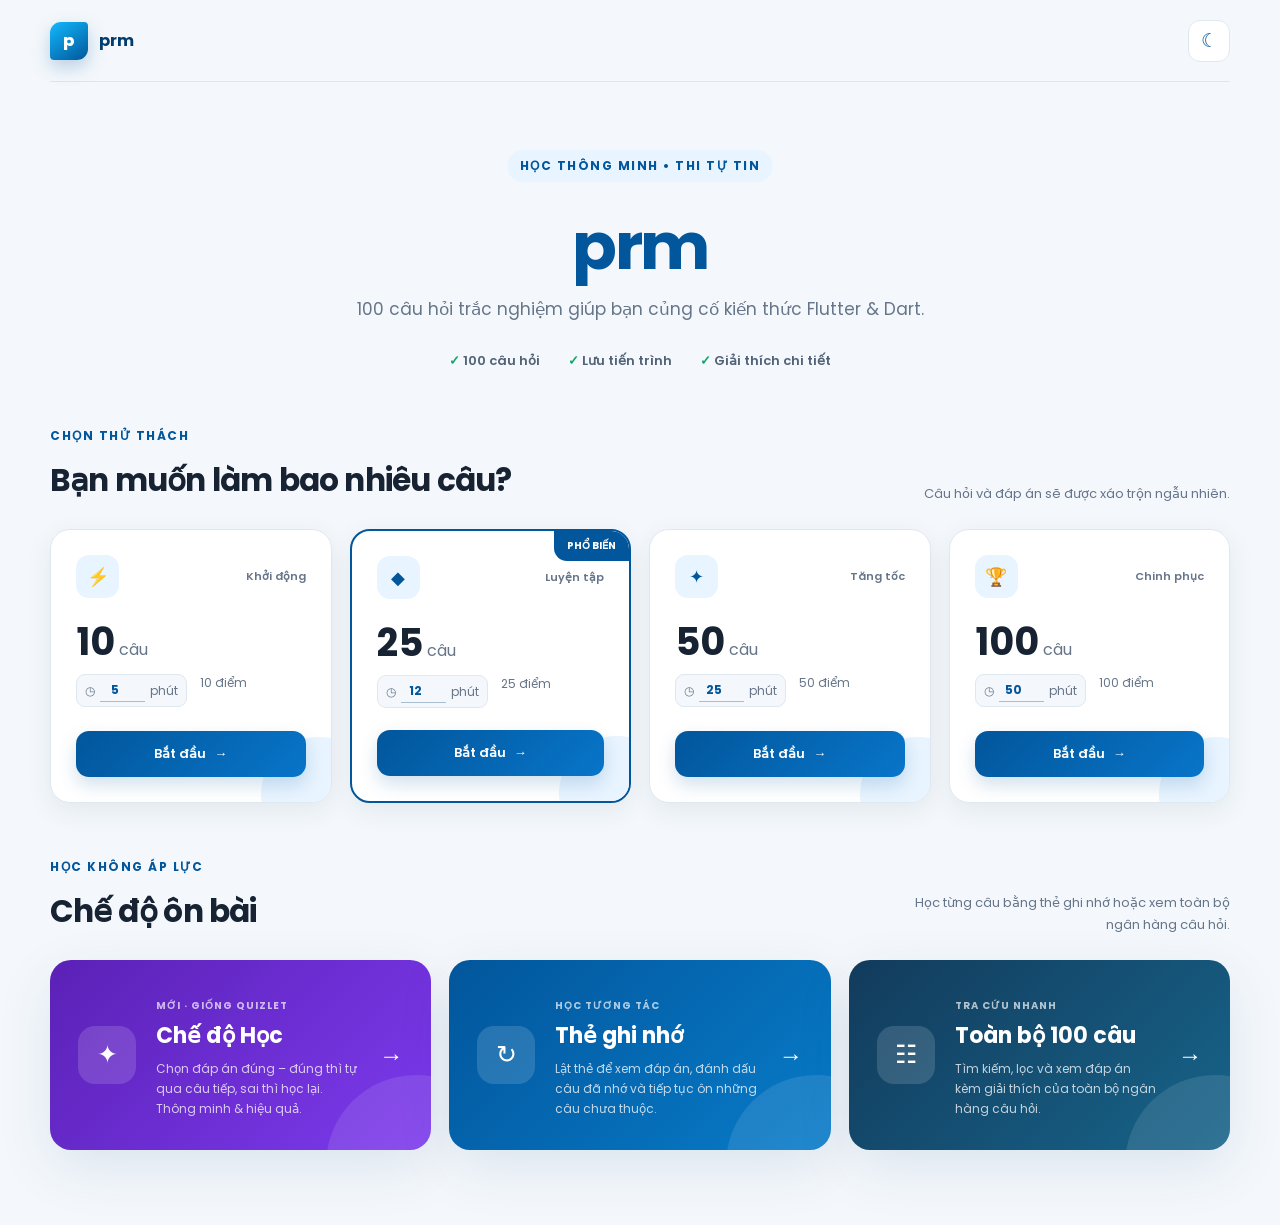
==== index.html @ f4f6315a "Update project and add smooth transitions in Learn Mode" ====
<!DOCTYPE html>
<html lang="vi">
<head>
  <meta charset="UTF-8">
  <meta name="viewport" content="width=device-width, initial-scale=1.0">
  <meta name="description" content="Website ôn tập 100 câu hỏi Flutter và Dart">
  <title>prm</title>
  <link rel="preconnect" href="https://fonts.googleapis.com">
  <link rel="preconnect" href="https://fonts.gstatic.com" crossorigin>
  <link href="https://fonts.googleapis.com/css2?family=Poppins:wght@400;500;600;700;800&display=swap" rel="stylesheet">
  <link rel="stylesheet" href="css/style.css">
</head>
<body class="home-page">
  <div class="page-glow glow-one"></div>
  <div class="page-glow glow-two"></div>

  <main class="home-shell page-enter">
    <header class="home-header">
      <a class="brand" href="index.html" aria-label="prm - Trang chủ">
        <span class="brand-mark" aria-hidden="true">p</span>
        <span>prm</span>
      </a>
      <button class="theme-toggle" type="button" aria-label="Đổi giao diện" title="Đổi giao diện">☾</button>
    </header>

    <section class="hero">
      <span class="eyebrow">Học thông minh • Thi tự tin</span>
      <h1><span>prm</span></h1>
      <p>100 câu hỏi trắc nghiệm giúp bạn củng cố kiến thức Flutter &amp; Dart.</p>
      <div class="hero-stats" aria-label="Thông tin bài luyện tập">
        <span>✓ 100 câu hỏi</span>
        <span>✓ Lưu tiến trình</span>
        <span>✓ Giải thích chi tiết</span>
      </div>
    </section>

    <section class="quiz-options" aria-labelledby="choose-title">
      <div class="section-heading">
        <div>
          <p class="section-kicker">Chọn thử thách</p>
          <h2 id="choose-title">Bạn muốn làm bao nhiêu câu?</h2>
        </div>
        <p class="section-note">Câu hỏi và đáp án sẽ được xáo trộn ngẫu nhiên.</p>
      </div>

      <div class="option-grid" id="quiz-options">
        <article class="exam-card" data-count="10" data-minutes="5">
          <div class="card-top"><span class="card-icon">⚡</span><span class="level-badge">Khởi động</span></div>
          <p class="question-count"><strong>10</strong> câu</p>
          <div class="card-meta">
            <label class="time-editor">◷ <input class="time-input" type="number" min="1" max="180" value="5" aria-label="Thời gian làm bài 10 câu"> phút</label>
            <span>10 điểm</span>
          </div>
          <button class="btn btn-primary start-btn" type="button">Bắt đầu <span>→</span></button>
        </article>
        <article class="exam-card featured" data-count="25" data-minutes="12">
          <span class="popular-badge">Phổ biến</span>
          <div class="card-top"><span class="card-icon">◆</span><span class="level-badge">Luyện tập</span></div>
          <p class="question-count"><strong>25</strong> câu</p>
          <div class="card-meta">
            <label class="time-editor">◷ <input class="time-input" type="number" min="1" max="180" value="12" aria-label="Thời gian làm bài 25 câu"> phút</label>
            <span>25 điểm</span>
          </div>
          <button class="btn btn-primary start-btn" type="button">Bắt đầu <span>→</span></button>
        </article>
        <article class="exam-card" data-count="50" data-minutes="25">
          <div class="card-top"><span class="card-icon">✦</span><span class="level-badge">Tăng tốc</span></div>
          <p class="question-count"><strong>50</strong> câu</p>
          <div class="card-meta">
            <label class="time-editor">◷ <input class="time-input" type="number" min="1" max="180" value="25" aria-label="Thời gian làm bài 50 câu"> phút</label>
            <span>50 điểm</span>
          </div>
          <button class="btn btn-primary start-btn" type="button">Bắt đầu <span>→</span></button>
        </article>
        <article class="exam-card" data-count="100" data-minutes="50">
          <div class="card-top"><span class="card-icon">🏆</span><span class="level-badge">Chinh phục</span></div>
          <p class="question-count"><strong>100</strong> câu</p>
          <div class="card-meta">
            <label class="time-editor">◷ <input class="time-input" type="number" min="1" max="180" value="50" aria-label="Thời gian làm bài 100 câu"> phút</label>
            <span>100 điểm</span>
          </div>
          <button class="btn btn-primary start-btn" type="button">Bắt đầu <span>→</span></button>
        </article>
      </div>
    </section>

    <section class="study-section" aria-labelledby="study-title">
      <div class="section-heading">
        <div>
          <p class="section-kicker">Học không áp lực</p>
          <h2 id="study-title">Chế độ ôn bài</h2>
        </div>
        <p class="section-note">Học từng câu bằng thẻ ghi nhớ hoặc xem toàn bộ ngân hàng câu hỏi.</p>
      </div>
      <div class="study-mode-grid study-mode-grid--3">
        <a class="study-mode-card learn-mode" href="learn.html">
          <span class="study-mode-icon">✦</span>
          <div>
            <span class="mode-label">Mới · Giống Quizlet</span>
            <h3>Chế độ Học</h3>
            <p>Chọn đáp án đúng – đúng thì tự qua câu tiếp, sai thì học lại. Thông minh &amp; hiệu quả.</p>
          </div>
          <span class="mode-arrow">→</span>
        </a>
        <a class="study-mode-card flashcard-mode" href="study.html">
          <span class="study-mode-icon">↻</span>
          <div>
            <span class="mode-label">Học tương tác</span>
            <h3>Thẻ ghi nhớ</h3>
            <p>Lật thẻ để xem đáp án, đánh dấu câu đã nhớ và tiếp tục ôn những câu chưa thuộc.</p>
          </div>
          <span class="mode-arrow">→</span>
        </a>
        <a class="study-mode-card library-mode" href="library.html">
          <span class="study-mode-icon">☷</span>
          <div>
            <span class="mode-label">Tra cứu nhanh</span>
            <h3>Toàn bộ 100 câu</h3>
            <p>Tìm kiếm, lọc và xem đáp án kèm giải thích của toàn bộ ngân hàng câu hỏi.</p>
          </div>
          <span class="mode-arrow">→</span>
        </a>
      </div>
    </section>
  </main>

  <div class="modal-backdrop" id="start-modal" hidden>
    <section class="modal" role="dialog" aria-modal="true" aria-labelledby="start-title">
      <div class="modal-icon">▶</div>
      <h2 id="start-title">Bắt đầu bài kiểm tra?</h2>
      <p id="start-message">Bạn có chắc muốn bắt đầu bài kiểm tra?</p>
      <div class="modal-summary">
        <span><small>Số câu</small><strong id="modal-count">25</strong></span>
        <span><small>Thời gian</small><strong id="modal-time">12 phút</strong></span>
      </div>
      <div class="modal-actions">
        <button class="btn btn-secondary" id="cancel-start" type="button">Hủy</button>
        <button class="btn btn-primary" id="confirm-start" type="button">Bắt đầu</button>
      </div>
    </section>
  </div>

  <div class="toast" id="toast" role="status"></div>
  <script src="js/questions.js"></script>
  <script src="js/home.js"></script>
</body>
</html>
---- css/style.css ----
:root {
  --blue: #02569b;
  --blue-dark: #013d70;
  --blue-light: #e8f4ff;
  --cyan: #13b9fd;
  --ink: #172333;
  --muted: #667589;
  --surface: #ffffff;
  --background: #f4f8fc;
  --line: #dfe7ef;
  --success: #10a56a;
  --success-bg: #e9f9f2;
  --danger: #e5484d;
  --danger-bg: #fff0f0;
  --warning: #f59e0b;
  --radius: 16px;
  --shadow: 0 18px 55px rgba(1, 61, 112, 0.1);
  --shadow-sm: 0 8px 26px rgba(22, 47, 72, 0.08);
  font-family: "Poppins", sans-serif;
  color: var(--ink);
  background: var(--background);
}

* { box-sizing: border-box; }
html { scroll-behavior: smooth; }
body { margin: 0; min-height: 100vh; background: var(--background); color: var(--ink); }
body.dark-mode {
  --ink: #edf6ff;
  --muted: #a8b8c8;
  --surface: #13283a;
  --background: #0c1d2b;
  --line: #294155;
  --blue-light: #173c58;
  background: var(--background);
}
body.dark-mode .home-header,
body.dark-mode .exam-card,
body.dark-mode .modal,
body.dark-mode .theme-toggle { background-color: var(--surface); }
body.dark-mode .btn-outline { background: var(--surface); }
button, input { font: inherit; }
button, a { -webkit-tap-highlight-color: transparent; }
a { color: inherit; text-decoration: none; }
button { border: 0; }
[hidden] { display: none !important; }

.page-enter { animation: pageIn .55s ease both; }
@keyframes pageIn { from { opacity: 0; transform: translateY(10px); } to { opacity: 1; transform: none; } }
@keyframes modalIn { from { opacity: 0; transform: translateY(16px) scale(.97); } to { opacity: 1; transform: none; } }
@keyframes pulse { 50% { box-shadow: 0 0 0 7px rgba(229, 72, 77, .12); } }

.page-glow { position: fixed; z-index: -1; border-radius: 50%; filter: blur(3px); pointer-events: none; }
.glow-one { width: 430px; height: 430px; top: -210px; right: -110px; background: rgba(19, 185, 253, .12); }
.glow-two { width: 360px; height: 360px; bottom: -210px; left: -170px; background: rgba(2, 86, 155, .09); }

.home-shell, .result-shell, .review-shell { width: min(1180px, calc(100% - 40px)); margin: 0 auto; }
.home-header, .simple-header, .quiz-header {
  height: 82px; display: flex; align-items: center; justify-content: space-between;
}
.home-header { border-bottom: 1px solid rgba(2, 86, 155, .1); }
.simple-header { width: min(1180px, calc(100% - 40px)); margin: 0 auto; }
.brand { display: inline-flex; align-items: center; gap: 11px; font-weight: 700; color: var(--blue-dark); letter-spacing: -.2px; }
.brand-mark {
  width: 38px; height: 38px; display: grid; place-items: center; color: white; font-weight: 800;
  background: linear-gradient(145deg, var(--cyan), var(--blue)); border-radius: 11px 4px 11px 4px;
  box-shadow: 0 7px 18px rgba(2, 86, 155, .25);
}
.theme-toggle, .icon-btn {
  width: 42px; height: 42px; border-radius: 12px; cursor: pointer; color: var(--blue);
  background: var(--surface); border: 1px solid var(--line); transition: .2s ease; font-size: 19px;
}
.theme-toggle:hover, .icon-btn:hover { transform: translateY(-2px); box-shadow: var(--shadow-sm); border-color: #b9d8ee; }

.hero { padding: 68px 0 56px; text-align: center; }
.eyebrow, .section-kicker {
  margin: 0 0 12px; color: var(--blue); text-transform: uppercase; letter-spacing: 1.5px; font-weight: 700; font-size: 12px;
}
.eyebrow { display: inline-flex; padding: 7px 13px; border-radius: 99px; background: var(--blue-light); }
.hero h1 { margin: 18px 0 14px; font-size: clamp(38px, 6vw, 66px); line-height: 1.05; letter-spacing: -2.5px; }
.hero h1 span { color: var(--blue); position: relative; }
.hero p { max-width: 650px; margin: 0 auto; color: var(--muted); font-size: 17px; line-height: 1.7; }
.hero-stats { display: flex; justify-content: center; flex-wrap: wrap; gap: 13px 28px; margin-top: 27px; color: #526377; font-size: 13px; font-weight: 600; }
.hero-stats span::first-letter { color: var(--success); }

.quiz-options { padding-bottom: 55px; }
.section-heading { display: flex; justify-content: space-between; align-items: end; gap: 30px; margin-bottom: 25px; }
.section-heading h2 { margin: 0; font-size: clamp(23px, 3vw, 31px); letter-spacing: -.8px; }
.section-note { max-width: 330px; color: var(--muted); font-size: 13px; line-height: 1.65; text-align: right; margin: 0; }
.option-grid { display: grid; grid-template-columns: repeat(4, 1fr); gap: 18px; }
.exam-card {
  position: relative; overflow: hidden; padding: 25px; min-height: 270px; display: flex; flex-direction: column;
  border-radius: 20px; background: var(--surface); border: 1px solid var(--line); box-shadow: var(--shadow-sm);
  transition: transform .25s ease, box-shadow .25s ease, border-color .25s ease;
}
.exam-card::after { content: ""; position: absolute; width: 115px; height: 115px; right: -45px; bottom: -50px; border-radius: 50%; background: var(--blue-light); transition: .25s ease; }
.exam-card:hover { transform: translateY(-7px); box-shadow: var(--shadow); border-color: #9ecbea; }
.exam-card:hover::after { transform: scale(1.25); }
.exam-card.featured { border: 2px solid var(--blue); }
.popular-badge { position: absolute; top: 0; right: 0; padding: 7px 13px; border-radius: 0 17px 0 13px; background: var(--blue); color: white; font-size: 10px; font-weight: 700; text-transform: uppercase; }
.card-top { display: flex; justify-content: space-between; align-items: center; }
.card-icon { width: 43px; height: 43px; display: grid; place-items: center; border-radius: 13px; color: var(--blue); background: var(--blue-light); font-size: 18px; }
.level-badge { color: var(--muted); font-size: 11px; font-weight: 600; }
.question-count { margin: 25px 0 12px; color: var(--muted); }
.question-count strong { font-size: 38px; color: var(--ink); line-height: 1; }
.card-meta { display: flex; gap: 13px; color: var(--muted); font-size: 12px; margin-bottom: 22px; }
.card-meta span { padding-right: 13px; border-right: 1px solid var(--line); }
.card-meta span:last-child { border: 0; }
.time-editor {
  display: inline-flex; align-items: center; gap: 5px; padding: 4px 8px;
  border: 1px solid var(--line); border-radius: 9px; background: var(--background);
}
.time-input {
  width: 45px; padding: 2px 4px; border: 0; border-bottom: 1px solid #a8bdd0;
  outline: none; background: transparent; color: var(--blue); font-weight: 700; text-align: center;
}
.time-input:focus { border-color: var(--blue); }

.btn {
  position: relative; overflow: hidden; min-height: 46px; padding: 11px 20px; display: inline-flex; align-items: center;
  justify-content: center; gap: 8px; border-radius: 13px; cursor: pointer; font-weight: 600; font-size: 13px;
  transition: transform .2s ease, background .2s ease, box-shadow .2s ease, border-color .2s ease;
}
.btn:active { transform: scale(.97); }
.btn-primary { background: linear-gradient(135deg, var(--blue), #0875c9); color: white; box-shadow: 0 8px 18px rgba(2, 86, 155, .18); }
.btn-primary:hover { box-shadow: 0 11px 24px rgba(2, 86, 155, .28); transform: translateY(-2px); }
.btn-secondary { background: #edf2f6; color: #526377; }
.btn-secondary:hover { background: #e2e9f0; }
.btn-outline { color: var(--blue); background: white; border: 1px solid #9dc8e8; }
.btn-outline:hover { background: var(--blue-light); }
.exam-card .btn { margin-top: auto; z-index: 1; }
.compact-btn { min-height: 40px; padding: 8px 15px; }

.modal-backdrop, .drawer-backdrop {
  position: fixed; inset: 0; z-index: 50; display: grid; place-items: center; padding: 18px;
  background: rgba(11, 27, 42, .55); backdrop-filter: blur(5px);
}
.modal {
  width: min(440px, 100%); padding: 31px; border-radius: 23px; background: var(--surface); text-align: center;
  box-shadow: 0 28px 90px rgba(0, 30, 55, .25); animation: modalIn .28s ease both;
}
.modal-icon { width: 58px; height: 58px; margin: 0 auto 18px; display: grid; place-items: center; border-radius: 18px; background: var(--blue-light); color: var(--blue); font-size: 21px; }
.modal-icon.warning { color: var(--warning); background: #fff7e6; font-weight: 800; }
.modal h2 { margin: 0 0 8px; font-size: 22px; }
.modal > p { margin: 0; color: var(--muted); line-height: 1.65; font-size: 13px; }
.modal-summary { display: grid; grid-template-columns: 1fr 1fr; gap: 10px; margin: 23px 0; }
.modal-summary span { display: flex; flex-direction: column; padding: 14px; border-radius: 13px; background: var(--background); }
.modal-summary small { color: var(--muted); font-size: 11px; }
.modal-summary strong { margin-top: 3px; font-size: 18px; }
.modal-actions { display: grid; grid-template-columns: 1fr 1fr; gap: 11px; }
.toast { position: fixed; z-index: 80; left: 50%; bottom: 24px; transform: translate(-50%, 100px); opacity: 0; padding: 12px 18px; border-radius: 12px; background: #172333; color: white; font-size: 13px; transition: .3s ease; }
.toast.show { transform: translate(-50%, 0); opacity: 1; }

/* Study modes on home */
.study-section { padding: 0 0 75px; }
.study-mode-grid { display: grid; grid-template-columns: 1fr 1fr; gap: 18px; }
.study-mode-card {
  position: relative; min-height: 190px; padding: 28px; display: grid; grid-template-columns: auto 1fr auto;
  align-items: center; gap: 20px; overflow: hidden; border-radius: 21px; color: white;
  box-shadow: var(--shadow); transition: transform .25s ease, box-shadow .25s ease;
}
.study-mode-card::after {
  content: ""; position: absolute; width: 180px; height: 180px; right: -75px; bottom: -105px;
  border-radius: 50%; background: rgba(255, 255, 255, .1);
}
.study-mode-card:hover { transform: translateY(-6px); box-shadow: 0 24px 60px rgba(1, 61, 112, .2); }
.flashcard-mode { background: linear-gradient(135deg, #02569b, #087bc9); }
.library-mode { background: linear-gradient(135deg, #123b5c, #17648a); }
.learn-mode { background: linear-gradient(135deg, #5b21b6, #7c3aed); }
.study-mode-grid--3 { grid-template-columns: 1fr 1fr 1fr; }
.study-mode-icon {
  width: 58px; height: 58px; display: grid; place-items: center; border-radius: 17px;
  background: rgba(255, 255, 255, .14); font-size: 25px;
}
.study-mode-card h3 { margin: 3px 0 7px; font-size: 22px; }
.study-mode-card p { max-width: 430px; margin: 0; color: rgba(255, 255, 255, .75); font-size: 12px; line-height: 1.7; }
.mode-label { color: rgba(255, 255, 255, .68); font-size: 10px; font-weight: 700; text-transform: uppercase; letter-spacing: 1px; }
.mode-arrow { z-index: 1; font-size: 24px; transition: transform .2s ease; }
.study-mode-card:hover .mode-arrow { transform: translateX(5px); }

/* Quiz */
.quiz-page { padding-top: 82px; }
.quiz-header {
  position: fixed; z-index: 40; top: 0; left: 0; right: 0; padding: 0 max(24px, calc((100vw - 1180px) / 2));
  background: rgba(255, 255, 255, .92); backdrop-filter: blur(14px); border-bottom: 1px solid var(--line);
}
.header-actions { display: flex; align-items: center; gap: 11px; }
.timer { min-width: 105px; height: 43px; padding: 0 14px; display: flex; justify-content: center; align-items: center; gap: 8px; border: 1px solid #bad9ef; background: var(--blue-light); color: var(--blue); border-radius: 12px; }
.timer strong { font-variant-numeric: tabular-nums; letter-spacing: .5px; }
.timer.danger { color: var(--danger); background: var(--danger-bg); border-color: #ffc4c7; animation: pulse 1.4s infinite; }
.quiz-shell { width: min(840px, calc(100% - 40px)); margin: 0 auto; padding: 36px 0 65px; }
.quiz-status { margin-bottom: 24px; }
.status-row { display: flex; align-items: end; justify-content: space-between; margin-bottom: 10px; }
.status-row > div { display: flex; flex-direction: column; gap: 3px; }
.status-label, .status-row > span { color: var(--muted); font-size: 11px; font-weight: 500; }
.status-row strong { font-size: 14px; }
.progress-track { height: 7px; background: #dfe8f0; border-radius: 99px; overflow: hidden; }
.progress-fill { height: 100%; width: 0; border-radius: inherit; background: linear-gradient(90deg, var(--blue), var(--cyan)); transition: width .35s ease; }
.question-card { padding: clamp(24px, 5vw, 42px); border-radius: 22px; background: white; border: 1px solid var(--line); box-shadow: var(--shadow); transition: opacity .15s ease, transform .15s ease; }
.question-card.switching { opacity: .25; transform: translateX(9px); }
.question-heading { display: flex; align-items: center; justify-content: space-between; gap: 12px; margin-bottom: 25px; }
.question-number { color: var(--blue); font-size: 12px; font-weight: 700; text-transform: uppercase; letter-spacing: 1px; }
.topic-badge { padding: 6px 10px; border-radius: 9px; color: var(--muted); background: var(--background); font-size: 10px; }
.question-card h1 { min-height: 60px; margin: 0 0 12px; font-size: clamp(20px, 3vw, 27px); line-height: 1.45; letter-spacing: -.5px; }
.answer-hint { margin: 0 0 20px; color: var(--muted); font-size: 12px; }
.answers { display: grid; gap: 12px; }
.answer-option {
  width: 100%; min-height: 62px; padding: 11px 17px; display: flex; align-items: center; gap: 15px; text-align: left;
  border-radius: var(--radius); border: 1.5px solid var(--line); background: white; color: var(--ink); cursor: pointer;
  transition: .2s ease; line-height: 1.45;
}
.answer-option:hover { transform: translateX(4px); border-color: #8fc0e4; background: #f8fcff; box-shadow: 0 6px 18px rgba(2, 86, 155, .07); }
.answer-option.selected { border-color: var(--blue); background: var(--blue-light); color: var(--blue-dark); box-shadow: inset 4px 0 var(--blue); }
.answer-key { flex: 0 0 38px; width: 38px; height: 38px; display: grid; place-items: center; border-radius: 11px; background: #eef2f6; color: #667589; font-weight: 700; }
.answer-option.selected .answer-key { background: var(--blue); color: white; }
.answer-text { font-size: 13px; font-weight: 500; }
.quiz-navigation { display: flex; justify-content: space-between; margin-top: 21px; gap: 12px; }
.quiz-navigation .btn { min-width: 138px; }
.quiz-navigation .btn:disabled { opacity: .45; cursor: not-allowed; transform: none; }

.drawer-backdrop { z-index: 59; }
.question-drawer {
  position: fixed; z-index: 60; top: 0; bottom: 0; right: 0; width: min(390px, 92vw); padding: 27px;
  background: white; box-shadow: -25px 0 70px rgba(10, 37, 60, .18); transform: translateX(105%); transition: transform .3s ease;
  overflow-y: auto;
}
.question-drawer.open { transform: none; }
.drawer-header { display: flex; align-items: start; justify-content: space-between; padding-bottom: 20px; border-bottom: 1px solid var(--line); }
.drawer-header h2 { margin: 0; font-size: 21px; }
.drawer-legend { display: flex; flex-wrap: wrap; gap: 12px; padding: 19px 0; color: var(--muted); font-size: 10px; }
.drawer-legend span { display: flex; align-items: center; gap: 5px; }
.legend-dot { width: 9px; height: 9px; border-radius: 3px; background: #e6ebf0; }
.legend-dot.answered { background: #60b9f2; }
.legend-dot.current { background: var(--blue); }
.question-grid { display: grid; grid-template-columns: repeat(5, 1fr); gap: 9px; }
.question-grid button { aspect-ratio: 1; border-radius: 11px; background: #edf1f5; color: #647386; cursor: pointer; font-weight: 600; transition: .18s ease; }
.question-grid button:hover { transform: translateY(-2px); }
.question-grid button.answered { color: var(--blue); background: #dcefff; }
.question-grid button.current { color: white; background: var(--blue); box-shadow: 0 7px 15px rgba(2, 86, 155, .23); }
.submit-from-drawer { width: 100%; margin-top: 25px; }

/* Result */
.result-page { overflow-x: hidden; }
.result-shell { padding: 28px 0 70px; }
.result-card { max-width: 820px; margin: 0 auto; padding: 46px; border-radius: 25px; background: white; box-shadow: var(--shadow); border: 1px solid var(--line); text-align: center; }
.result-copy h1 { margin: 16px 0 6px; font-size: clamp(30px, 5vw, 43px); letter-spacing: -1.3px; }
.result-copy > p { color: var(--muted); margin: 0; }
.score-ring {
  --score: 0; width: 210px; height: 210px; margin: 34px auto; padding: 13px; border-radius: 50%;
  background: conic-gradient(var(--blue) calc(var(--score) * 1%), #e5edf3 0); box-shadow: 0 12px 32px rgba(2, 86, 155, .13);
  transition: --score 1s ease;
}
.score-ring-inner { width: 100%; height: 100%; display: flex; flex-direction: column; justify-content: center; border-radius: 50%; background: white; box-shadow: inset 0 0 0 1px var(--line); }
.score-ring-inner span, .score-ring-inner small { color: var(--muted); font-size: 12px; }
.score-ring-inner strong { margin: 2px 0; color: var(--blue-dark); font-size: 28px; }
.score-ring-inner b { font: inherit; }
.result-stats { display: grid; grid-template-columns: repeat(4, 1fr); gap: 11px; }
.stat-card { display: flex; align-items: center; gap: 10px; padding: 15px; border-radius: 14px; background: var(--background); text-align: left; }
.stat-card > span { width: 34px; height: 34px; display: grid; place-items: center; border-radius: 10px; font-weight: 800; }
.stat-card div { display: flex; flex-direction: column; }
.stat-card small { color: var(--muted); font-size: 10px; }
.stat-card strong { font-size: 17px; }
.stat-card.correct > span { color: var(--success); background: var(--success-bg); }
.stat-card.wrong > span { color: var(--danger); background: var(--danger-bg); }
.stat-card.skipped > span { color: var(--warning); background: #fff6df; }
.stat-card.time > span { color: var(--blue); background: var(--blue-light); }
.result-actions { margin-top: 30px; display: flex; justify-content: center; flex-wrap: wrap; gap: 10px; }
.result-actions .btn { min-width: 145px; }

/* Review */
.review-page { padding-top: 82px; }
.review-header { position: fixed; }
.review-shell { max-width: 940px; padding: 42px 0 70px; }
.review-intro { display: flex; justify-content: space-between; align-items: end; gap: 25px; margin-bottom: 28px; }
.review-intro h1 { margin: 0 0 7px; font-size: 35px; letter-spacing: -1px; }
.review-intro > div > p:last-child { margin: 0; color: var(--muted); }
.review-summary { display: flex; gap: 7px; }
.review-summary span { padding: 8px 11px; border-radius: 9px; background: white; border: 1px solid var(--line); color: var(--muted); font-size: 11px; }
.review-list { display: grid; gap: 18px; }
.review-item { padding: clamp(22px, 4vw, 32px); border-radius: 19px; background: white; border: 1px solid var(--line); box-shadow: var(--shadow-sm); }
.review-question-top { display: flex; align-items: start; gap: 13px; margin-bottom: 20px; }
.review-index { flex: 0 0 auto; padding: 6px 10px; border-radius: 9px; background: var(--blue-light); color: var(--blue); font-size: 11px; font-weight: 700; }
.review-question-top h2 { margin: 1px 0 0; font-size: 18px; line-height: 1.55; }
.review-options { display: grid; gap: 9px; }
.review-option { padding: 13px 15px; border-radius: 13px; background: #f6f8fa; border: 1px solid transparent; }
.review-option-row { display: flex; align-items: center; gap: 10px; font-size: 13px; }
.review-option-key { width: 28px; height: 28px; display: grid; place-items: center; border-radius: 8px; background: #e7ecf0; font-weight: 700; font-size: 11px; }
.review-option.correct { background: var(--success-bg); border-color: #92dfbf; }
.review-option.correct .review-option-key { background: var(--success); color: white; }
.review-option.incorrect-selected { background: var(--danger-bg); border-color: #f4b2b5; }
.review-option.incorrect-selected .review-option-key { background: var(--danger); color: white; }
.explanation { margin: 9px 0 0 38px; padding-top: 9px; border-top: 1px dashed rgba(102, 117, 137, .25); color: var(--muted); font-size: 11px; line-height: 1.6; }
.answer-recap { display: flex; flex-wrap: wrap; gap: 8px 22px; margin-top: 17px; padding-top: 15px; border-top: 1px solid var(--line); color: var(--muted); font-size: 11px; }
.answer-recap strong { color: var(--ink); }
.answer-recap .right { color: var(--success); }
.answer-recap .wrong { color: var(--danger); }
.review-footer { padding-top: 30px; text-align: center; }

/* Flashcards */
.study-page, .library-page { padding-top: 82px; }
.home-icon { display: grid; place-items: center; }
.study-shell { width: min(850px, calc(100% - 40px)); margin: 0 auto; padding: 38px 0 70px; }
.study-topbar { display: flex; align-items: end; justify-content: space-between; gap: 25px; }
.study-topbar h1, .library-hero h1 { margin: 0 0 6px; font-size: clamp(29px, 5vw, 40px); letter-spacing: -1.2px; }
.study-topbar > div > p:last-child, .library-hero > div > p:last-child { margin: 0; color: var(--muted); font-size: 13px; }
.memory-progress { margin: 30px 0 20px; }
.flashcard-scene { height: 390px; perspective: 1200px; }
.flashcard {
  width: 100%; height: 100%; padding: 0; border-radius: 25px; background: transparent; cursor: pointer;
  perspective: 1200px; text-align: left;
}
.flashcard-inner {
  position: relative; display: block; width: 100%; height: 100%; transform-style: preserve-3d;
  transition: transform .65s cubic-bezier(.2, .75, .25, 1);
}
.flashcard.flipped .flashcard-inner { transform: rotateY(180deg); }
.flashcard-face {
  position: absolute; inset: 0; padding: clamp(27px, 6vw, 52px); display: flex; flex-direction: column;
  justify-content: center; border-radius: 25px; overflow: hidden; backface-visibility: hidden;
  box-shadow: 0 25px 70px rgba(1, 61, 112, .14); border: 1px solid #c9dce9;
}
.flashcard-face::after {
  content: ""; position: absolute; z-index: 0; width: 250px; height: 250px; right: -120px; bottom: -145px;
  border-radius: 50%; background: rgba(19, 185, 253, .09);
}
.flashcard-front { background: linear-gradient(145deg, #fff, #f4faff); }
.flashcard-back { color: white; background: linear-gradient(145deg, var(--blue-dark), var(--blue)); transform: rotateY(180deg); border-color: transparent; }
.flashcard-back::after { background: rgba(255, 255, 255, .08); }
.flashcard-topline { position: absolute; z-index: 1; top: 27px; left: clamp(27px, 6vw, 52px); right: clamp(27px, 6vw, 52px); display: flex; justify-content: space-between; align-items: center; }
.flashcard-topline b { color: var(--blue); font-size: 11px; letter-spacing: 1px; text-transform: uppercase; }
.flashcard-topline i { color: var(--muted); font-size: 10px; font-style: normal; font-weight: 500; }
.flashcard-back .flashcard-topline b, .flashcard-back .flashcard-topline i { color: rgba(255, 255, 255, .7); }
.flashcard-face > strong { position: relative; z-index: 1; max-width: 710px; font-size: clamp(21px, 3.5vw, 29px); line-height: 1.5; }
.flashcard-hint { position: absolute; left: clamp(27px, 6vw, 52px); bottom: 28px; color: var(--muted); font-size: 11px; }
.correct-answer-pill { position: relative; z-index: 1; width: 44px; height: 44px; margin-bottom: 15px; display: grid; place-items: center; border-radius: 13px; color: var(--blue); background: white; font-size: 18px; font-weight: 800; }
.back-explanation { position: relative; z-index: 1; max-width: 700px; margin-top: 17px; padding-top: 15px; border-top: 1px solid rgba(255,255,255,.2); color: rgba(255,255,255,.75); font-size: 12px; line-height: 1.7; }
.memory-actions { display: grid; grid-template-columns: 1fr 1fr; gap: 13px; margin-top: 20px; }
.memory-btn { min-height: 63px; gap: 12px; background: white; border: 1px solid var(--line); box-shadow: var(--shadow-sm); }
.memory-btn > span { width: 35px; height: 35px; display: grid; place-items: center; border-radius: 10px; font-size: 16px; }
.memory-btn > div { display: flex; flex-direction: column; align-items: start; }
.memory-btn small { margin-top: 1px; color: var(--muted); font-size: 9px; font-weight: 500; }
.memory-btn.review-again { color: var(--danger); }
.memory-btn.review-again > span { background: var(--danger-bg); }
.memory-btn.remembered { color: var(--success); }
.memory-btn.remembered > span { background: var(--success-bg); }
.memory-btn:hover { transform: translateY(-3px); }
.study-navigation { display: flex; align-items: center; justify-content: space-between; margin-top: 20px; }
.keyboard-hint { display: flex; gap: 5px; }
kbd { padding: 5px 8px; border-radius: 6px; border: 1px solid #cfd9e2; background: #fff; color: var(--muted); box-shadow: 0 2px 0 #d9e1e8; font-family: inherit; font-size: 9px; }

/* Question library */
.library-shell { width: min(1000px, calc(100% - 40px)); margin: 0 auto; padding: 44px 0 80px; }
.library-hero { display: flex; align-items: end; justify-content: space-between; gap: 30px; }
.library-count { flex: 0 0 auto; display: flex; flex-direction: column; align-items: center; padding: 13px 22px; border-radius: 15px; color: var(--blue); background: var(--blue-light); }
.library-count strong { font-size: 25px; line-height: 1.1; }
.library-count span { color: var(--muted); font-size: 9px; }
.library-tools {
  position: sticky; z-index: 20; top: 94px; margin: 30px 0 20px; padding: 12px; display: flex; align-items: center; gap: 10px;
  border-radius: 17px; background: rgba(255,255,255,.92); border: 1px solid var(--line); box-shadow: var(--shadow-sm); backdrop-filter: blur(12px);
}
.search-box { flex: 1; min-width: 210px; height: 43px; padding: 0 13px; display: flex; align-items: center; gap: 9px; border-radius: 11px; background: var(--background); color: var(--muted); }
.search-box input { width: 100%; border: 0; outline: 0; background: transparent; color: var(--ink); font-size: 12px; }
.filter-group { display: flex; gap: 4px; padding: 4px; border-radius: 11px; background: var(--background); }
.filter-btn { padding: 8px 11px; border-radius: 8px; background: transparent; color: var(--muted); cursor: pointer; font-size: 10px; font-weight: 600; white-space: nowrap; }
.filter-btn.active { color: white; background: var(--blue); }
.reveal-all-btn { min-height: 43px; padding: 8px 13px; white-space: nowrap; font-size: 10px; }
.library-list { display: grid; gap: 11px; }
.library-item { border: 1px solid var(--line); border-radius: 16px; background: white; box-shadow: 0 5px 18px rgba(22,47,72,.04); overflow: hidden; }
.library-question {
  width: 100%; padding: 18px 20px; display: grid; grid-template-columns: auto 1fr auto; align-items: center; gap: 14px;
  background: white; color: var(--ink); text-align: left; cursor: pointer;
}
.library-question:hover { background: #f8fbfd; }
.library-number { width: 37px; height: 37px; display: grid; place-items: center; border-radius: 10px; color: var(--blue); background: var(--blue-light); font-size: 10px; font-weight: 700; }
.library-question strong { font-size: 13px; line-height: 1.55; }
.library-chevron { color: var(--muted); transition: transform .22s ease; }
.library-item.open .library-chevron { transform: rotate(180deg); }
.library-answer { display: none; padding: 0 20px 20px 71px; }
.library-item.open .library-answer { display: block; animation: pageIn .25s ease both; }
.library-option { display: flex; gap: 10px; padding: 10px 12px; margin-top: 7px; border-radius: 11px; background: var(--background); color: var(--muted); font-size: 11px; }
.library-option b { flex: 0 0 24px; color: var(--ink); }
.library-option.correct { color: #08774e; background: var(--success-bg); border: 1px solid #a8e4c9; }
.library-option.correct b { color: var(--success); }
.library-explanation { margin: 12px 0 0; padding: 12px; border-left: 3px solid var(--blue); border-radius: 0 10px 10px 0; background: var(--blue-light); color: var(--muted); font-size: 11px; line-height: 1.65; }
.known-toggle { margin-top: 12px; min-height: 36px; padding: 7px 12px; font-size: 10px; }
.known-toggle.is-known { color: var(--success); border-color: #93d7b9; background: var(--success-bg); }
.empty-state { padding: 70px 20px; text-align: center; color: var(--muted); }
.empty-state > span { font-size: 35px; }
.empty-state h2 { margin: 12px 0 5px; color: var(--ink); }
.empty-state p { margin: 0; font-size: 12px; }
.back-to-top { position: fixed; z-index: 30; right: 22px; bottom: 22px; width: 44px; height: 44px; border-radius: 13px; background: var(--blue); color: white; cursor: pointer; box-shadow: var(--shadow); opacity: 0; transform: translateY(15px); pointer-events: none; transition: .2s ease; }
.back-to-top.show { opacity: 1; transform: none; pointer-events: auto; }

@media (max-width: 960px) {
  .option-grid { grid-template-columns: repeat(2, 1fr); }
  .exam-card { min-height: 250px; }
  .result-stats { grid-template-columns: repeat(2, 1fr); }
  .library-tools { flex-wrap: wrap; }
  .search-box { flex-basis: 100%; }
  .study-mode-grid--3 { grid-template-columns: 1fr 1fr; }
}

@media (max-width: 620px) {
  .home-shell, .result-shell, .review-shell, .simple-header { width: min(100% - 28px, 1180px); }
  .home-header, .quiz-header { height: 70px; }
  .brand { font-size: 13px; }
  .brand-mark { width: 34px; height: 34px; }
  .hero { padding: 48px 0 42px; }
  .hero h1 { letter-spacing: -1.5px; }
  .hero p { font-size: 14px; }
  .section-heading { align-items: start; flex-direction: column; gap: 7px; }
  .section-note { text-align: left; }
  .option-grid { grid-template-columns: 1fr; }
  .study-mode-grid { grid-template-columns: 1fr; }
  .study-mode-card { min-height: 175px; padding: 22px; grid-template-columns: auto 1fr; }
  .study-mode-icon { width: 48px; height: 48px; }
  .mode-arrow { display: none; }
  .exam-card { min-height: 240px; }
  .quiz-page, .review-page, .study-page, .library-page { padding-top: 70px; }
  .quiz-header { padding: 0 14px; }
  .quiz-shell { width: calc(100% - 24px); padding-top: 24px; }
  .timer { min-width: 94px; padding: 0 10px; }
  .question-card { border-radius: 18px; }
  .question-heading { margin-bottom: 20px; }
  .question-card h1 { min-height: 0; }
  .answer-option { padding: 10px 12px; }
  .answer-option:hover { transform: none; }
  .quiz-navigation .btn { min-width: 0; flex: 1; padding: 10px 12px; }
  .modal { padding: 25px 20px; }
  .result-card { padding: 30px 17px; border-radius: 20px; }
  .score-ring { width: 185px; height: 185px; }
  .result-actions { flex-direction: column; }
  .result-actions .btn { width: 100%; }
  .review-intro { align-items: start; flex-direction: column; }
  .review-intro h1 { font-size: 30px; }
  .review-summary { flex-wrap: wrap; }
  .review-question-top { flex-direction: column; }
  .explanation { margin-left: 0; }
  .study-shell, .library-shell { width: calc(100% - 24px); padding-top: 25px; }
  .study-topbar { align-items: start; flex-direction: column; gap: 15px; }
  .study-topbar .btn { width: 100%; }
  .flashcard-scene { height: 410px; }
  .memory-actions { grid-template-columns: 1fr 1fr; }
  .memory-btn { padding: 8px; }
  .keyboard-hint { display: none; }
  .study-navigation .btn { padding: 9px 12px; }
  .library-hero { align-items: start; flex-direction: column; }
  .library-count { align-items: start; }
  .library-tools { top: 78px; }
  .filter-group { width: 100%; }
  .filter-btn { flex: 1; }
  .reveal-all-btn { width: 100%; }
  .library-question { padding: 15px 13px; gap: 10px; }
  .library-question strong { font-size: 12px; }
  .library-answer { padding: 0 13px 16px; }
}

@media (prefers-reduced-motion: reduce) {
  *, *::before, *::after { scroll-behavior: auto !important; animation-duration: .01ms !important; transition-duration: .01ms !important; }
}
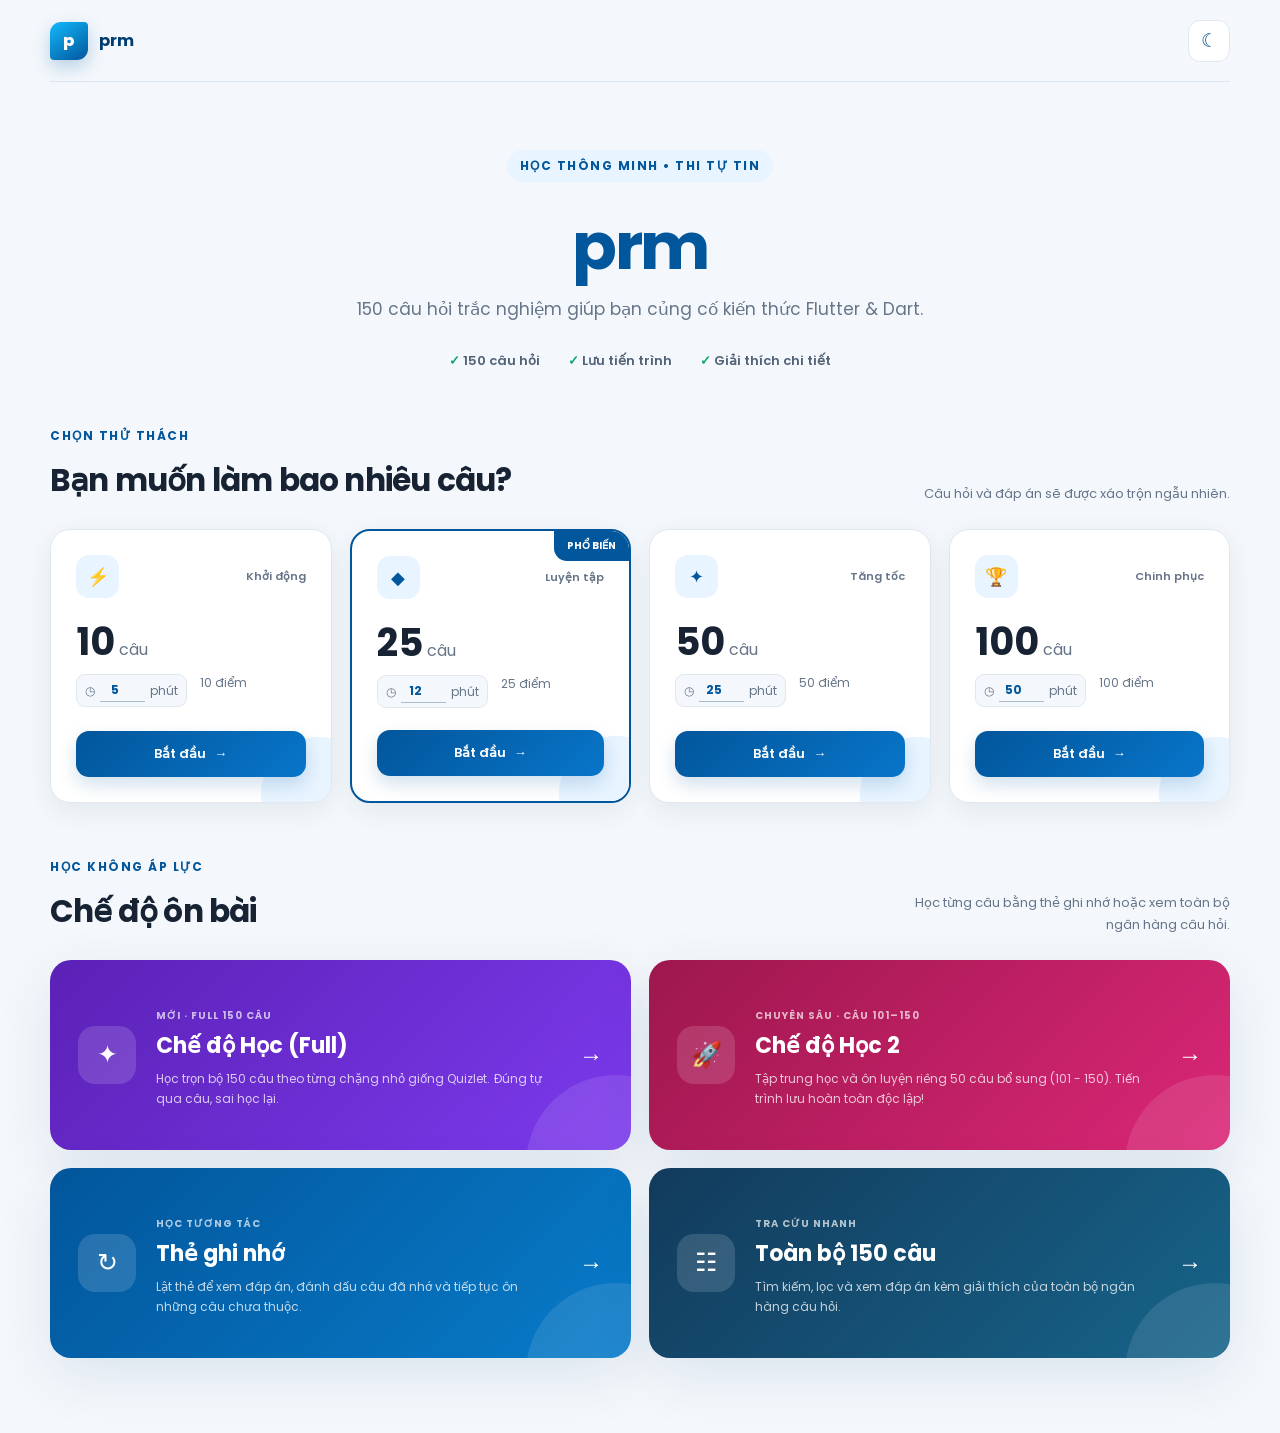
==== commit 6f747239: "feat: upgrade question bank to 150 items, add specialized learning mode, and implement audio-visual " ====
--- a/index.html
+++ b/index.html
@@ -26,9 +26,9 @@
     <section class="hero">
       <span class="eyebrow">Học thông minh • Thi tự tin</span>
       <h1><span>prm</span></h1>
-      <p>100 câu hỏi trắc nghiệm giúp bạn củng cố kiến thức Flutter &amp; Dart.</p>
+      <p>150 câu hỏi trắc nghiệm giúp bạn củng cố kiến thức Flutter &amp; Dart.</p>
       <div class="hero-stats" aria-label="Thông tin bài luyện tập">
-        <span>✓ 100 câu hỏi</span>
+        <span>✓ 150 câu hỏi</span>
         <span>✓ Lưu tiến trình</span>
         <span>✓ Giải thích chi tiết</span>
       </div>
@@ -92,13 +92,22 @@
         </div>
         <p class="section-note">Học từng câu bằng thẻ ghi nhớ hoặc xem toàn bộ ngân hàng câu hỏi.</p>
       </div>
-      <div class="study-mode-grid study-mode-grid--3">
+      <div class="study-mode-grid">
         <a class="study-mode-card learn-mode" href="learn.html">
           <span class="study-mode-icon">✦</span>
           <div>
-            <span class="mode-label">Mới · Giống Quizlet</span>
-            <h3>Chế độ Học</h3>
-            <p>Chọn đáp án đúng – đúng thì tự qua câu tiếp, sai thì học lại. Thông minh &amp; hiệu quả.</p>
+            <span class="mode-label">Mới · Full 150 câu</span>
+            <h3>Chế độ Học (Full)</h3>
+            <p>Học trọn bộ 150 câu theo từng chặng nhỏ giống Quizlet. Đúng tự qua câu, sai học lại.</p>
+          </div>
+          <span class="mode-arrow">→</span>
+        </a>
+        <a class="study-mode-card learn2-mode" href="learn2.html">
+          <span class="study-mode-icon">🚀</span>
+          <div>
+            <span class="mode-label">Chuyên sâu · Câu 101–150</span>
+            <h3>Chế độ Học 2</h3>
+            <p>Tập trung học và ôn luyện riêng 50 câu bổ sung (101 - 150). Tiến trình lưu hoàn toàn độc lập!</p>
           </div>
           <span class="mode-arrow">→</span>
         </a>
@@ -115,7 +124,7 @@
           <span class="study-mode-icon">☷</span>
           <div>
             <span class="mode-label">Tra cứu nhanh</span>
-            <h3>Toàn bộ 100 câu</h3>
+            <h3>Toàn bộ 150 câu</h3>
             <p>Tìm kiếm, lọc và xem đáp án kèm giải thích của toàn bộ ngân hàng câu hỏi.</p>
           </div>
           <span class="mode-arrow">→</span>
--- a/css/style.css
+++ b/css/style.css
@@ -22,15 +22,32 @@
 }
 
 * { box-sizing: border-box; }
-html { scroll-behavior: smooth; }
-body { margin: 0; min-height: 100vh; background: var(--background); color: var(--ink); }
+html { scroll-behavior: smooth; -webkit-text-size-adjust: 100%; }
+body {
+  margin: 0;
+  min-height: 100vh;
+  min-height: 100dvh; /* Dynamic viewport height for mobile browsers */
+  background: var(--background);
+  color: var(--ink);
+  /* Safe area padding for iOS notch / Android edge-to-edge */
+  padding-left: env(safe-area-inset-left);
+  padding-right: env(safe-area-inset-right);
+}
+/* Prevent horizontal scroll on mobile */
+html, body { overflow-x: hidden; max-width: 100vw; }
 body.dark-mode {
   --ink: #edf6ff;
-  --muted: #a8b8c8;
+  --muted: #b0c4de;
   --surface: #13283a;
   --background: #0c1d2b;
   --line: #294155;
-  --blue-light: #173c58;
+  --blue: #38bdf8;
+  --blue-dark: #7dd3fc;
+  --blue-light: rgba(56, 189, 248, 0.16);
+  --success: #34d399;
+  --success-bg: rgba(52, 211, 153, 0.15);
+  --danger: #f87171;
+  --danger-bg: rgba(248, 113, 113, 0.15);
   background: var(--background);
 }
 body.dark-mode .home-header,
@@ -166,6 +183,7 @@
 .flashcard-mode { background: linear-gradient(135deg, #02569b, #087bc9); }
 .library-mode { background: linear-gradient(135deg, #123b5c, #17648a); }
 .learn-mode { background: linear-gradient(135deg, #5b21b6, #7c3aed); }
+.learn2-mode { background: linear-gradient(135deg, #9d174d, #db2777); }
 .study-mode-grid--3 { grid-template-columns: 1fr 1fr 1fr; }
 .study-mode-icon {
   width: 58px; height: 58px; display: grid; place-items: center; border-radius: 17px;
@@ -207,12 +225,17 @@
   width: 100%; min-height: 62px; padding: 11px 17px; display: flex; align-items: center; gap: 15px; text-align: left;
   border-radius: var(--radius); border: 1.5px solid var(--line); background: white; color: var(--ink); cursor: pointer;
   transition: .2s ease; line-height: 1.45;
+  /* Ensure minimum touch target on mobile & allow translation extensions */
+  -webkit-tap-highlight-color: transparent;
+  touch-action: manipulation;
+  user-select: text;
+  -webkit-user-select: text;
 }
 .answer-option:hover { transform: translateX(4px); border-color: #8fc0e4; background: #f8fcff; box-shadow: 0 6px 18px rgba(2, 86, 155, .07); }
 .answer-option.selected { border-color: var(--blue); background: var(--blue-light); color: var(--blue-dark); box-shadow: inset 4px 0 var(--blue); }
-.answer-key { flex: 0 0 38px; width: 38px; height: 38px; display: grid; place-items: center; border-radius: 11px; background: #eef2f6; color: #667589; font-weight: 700; }
+.answer-key { flex: 0 0 38px; width: 38px; height: 38px; display: grid; place-items: center; border-radius: 11px; background: #eef2f6; color: #667589; font-weight: 700; user-select: none; }
 .answer-option.selected .answer-key { background: var(--blue); color: white; }
-.answer-text { font-size: 13px; font-weight: 500; }
+.answer-text { font-size: 13px; font-weight: 500; user-select: text; -webkit-user-select: text; }
 .quiz-navigation { display: flex; justify-content: space-between; margin-top: 21px; gap: 12px; }
 .quiz-navigation .btn { min-width: 138px; }
 .quiz-navigation .btn:disabled { opacity: .45; cursor: not-allowed; transform: none; }
@@ -390,6 +413,7 @@
 .back-to-top { position: fixed; z-index: 30; right: 22px; bottom: 22px; width: 44px; height: 44px; border-radius: 13px; background: var(--blue); color: white; cursor: pointer; box-shadow: var(--shadow); opacity: 0; transform: translateY(15px); pointer-events: none; transition: .2s ease; }
 .back-to-top.show { opacity: 1; transform: none; pointer-events: auto; }
 
+/* ── Tablet (≤ 960px) ── */
 @media (max-width: 960px) {
   .option-grid { grid-template-columns: repeat(2, 1fr); }
   .exam-card { min-height: 250px; }
@@ -397,63 +421,163 @@
   .library-tools { flex-wrap: wrap; }
   .search-box { flex-basis: 100%; }
   .study-mode-grid--3 { grid-template-columns: 1fr 1fr; }
-}
-
+  .hero h1 { letter-spacing: -1.8px; }
+}
+
+/* ── Mobile (≤ 620px) — Android & iOS ── */
 @media (max-width: 620px) {
+  /* Layout */
   .home-shell, .result-shell, .review-shell, .simple-header { width: min(100% - 28px, 1180px); }
-  .home-header, .quiz-header { height: 70px; }
+
+  /* Header */
+  .home-header, .quiz-header { height: 60px; }
   .brand { font-size: 13px; }
-  .brand-mark { width: 34px; height: 34px; }
-  .hero { padding: 48px 0 42px; }
-  .hero h1 { letter-spacing: -1.5px; }
+  .brand-mark { width: 32px; height: 32px; font-size: 14px; }
+
+  /* Buttons — tối thiểu 44px để dễ bấm trên mobile */
+  .btn { min-height: 48px; }
+  .theme-toggle, .icon-btn { width: 40px; height: 40px; }
+
+  /* Hero section */
+  .hero { padding: 40px 0 36px; }
+  .hero h1 { letter-spacing: -1.5px; margin: 12px 0 10px; }
   .hero p { font-size: 14px; }
-  .section-heading { align-items: start; flex-direction: column; gap: 7px; }
-  .section-note { text-align: left; }
-  .option-grid { grid-template-columns: 1fr; }
-  .study-mode-grid { grid-template-columns: 1fr; }
-  .study-mode-card { min-height: 175px; padding: 22px; grid-template-columns: auto 1fr; }
-  .study-mode-icon { width: 48px; height: 48px; }
+  .hero-stats { gap: 10px 20px; font-size: 12px; }
+
+  /* Section heading */
+  .section-heading { align-items: start; flex-direction: column; gap: 6px; margin-bottom: 18px; }
+  .section-note { text-align: left; max-width: 100%; }
+
+  /* Exam cards — 1 cột */
+  .option-grid { grid-template-columns: 1fr; gap: 12px; }
+  .exam-card { min-height: 0; padding: 20px; flex-direction: row; flex-wrap: wrap; align-items: center; gap: 10px; }
+  .exam-card .card-top { flex-basis: 100%; }
+  .exam-card .question-count { margin: 8px 0 6px; flex: 1; }
+  .exam-card .card-meta { flex: 1; margin-bottom: 0; }
+  .exam-card .btn { flex: 0 0 auto; margin-top: 0; }
+
+  /* Study mode cards */
+  .study-mode-grid, .study-mode-grid--3 { grid-template-columns: 1fr; gap: 12px; }
+  .study-mode-card { min-height: 0; padding: 20px; grid-template-columns: auto 1fr; gap: 14px; }
+  .study-mode-icon { width: 46px; height: 46px; font-size: 20px; }
+  .study-mode-card h3 { font-size: 18px; margin: 2px 0 5px; }
+  .study-mode-card p { font-size: 11px; }
   .mode-arrow { display: none; }
-  .exam-card { min-height: 240px; }
-  .quiz-page, .review-page, .study-page, .library-page { padding-top: 70px; }
+
+  /* Quiz page */
+  .quiz-page, .review-page, .study-page, .library-page { padding-top: 60px; }
   .quiz-header { padding: 0 14px; }
-  .quiz-shell { width: calc(100% - 24px); padding-top: 24px; }
-  .timer { min-width: 94px; padding: 0 10px; }
-  .question-card { border-radius: 18px; }
-  .question-heading { margin-bottom: 20px; }
-  .question-card h1 { min-height: 0; }
-  .answer-option { padding: 10px 12px; }
-  .answer-option:hover { transform: none; }
-  .quiz-navigation .btn { min-width: 0; flex: 1; padding: 10px 12px; }
-  .modal { padding: 25px 20px; }
-  .result-card { padding: 30px 17px; border-radius: 20px; }
-  .score-ring { width: 185px; height: 185px; }
-  .result-actions { flex-direction: column; }
-  .result-actions .btn { width: 100%; }
-  .review-intro { align-items: start; flex-direction: column; }
-  .review-intro h1 { font-size: 30px; }
-  .review-summary { flex-wrap: wrap; }
-  .review-question-top { flex-direction: column; }
+  .quiz-shell { width: calc(100% - 20px); padding-top: 20px; padding-bottom: 80px; }
+  .timer { min-width: 88px; height: 38px; padding: 0 10px; font-size: 12px; }
+  .question-card { border-radius: 18px; padding: 20px; }
+  .question-heading { margin-bottom: 16px; flex-wrap: wrap; gap: 8px; }
+  .question-card h1 { min-height: 0; font-size: 18px; margin-bottom: 8px; }
+  .answer-hint { font-size: 11px; margin-bottom: 14px; }
+  .answer-option {
+    padding: 12px 13px;
+    min-height: 56px;
+    gap: 12px;
+  }
+  .answer-option:hover { transform: none; } /* No hover on touch */
+  .answer-key { flex: 0 0 34px; width: 34px; height: 34px; font-size: 12px; }
+  .answer-text { font-size: 13px; }
+  .quiz-navigation { margin-top: 16px; gap: 10px; }
+  .quiz-navigation .btn { min-width: 0; flex: 1; padding: 12px 14px; font-size: 13px; }
+
+  /* Quiz navigation fixed bottom on mobile */
+  .quiz-navigation {
+    position: sticky;
+    bottom: env(safe-area-inset-bottom, 12px);
+    padding-bottom: 4px;
+  }
+
+  /* Question drawer */
+  .question-grid { grid-template-columns: repeat(6, 1fr); gap: 7px; }
+
+  /* Modal */
+  .modal { padding: 24px 18px; border-radius: 20px; }
+  .modal h2 { font-size: 19px; }
+  .modal-actions { gap: 8px; }
+
+  /* Result */
+  .result-shell { padding: 20px 0 60px; }
+  .result-card { padding: 26px 16px; border-radius: 18px; }
+  .score-ring { width: 170px; height: 170px; margin: 24px auto; }
+  .result-stats { grid-template-columns: repeat(2, 1fr); gap: 8px; }
+  .stat-card { padding: 12px; }
+  .result-actions { flex-direction: column; gap: 8px; }
+  .result-actions .btn { width: 100%; min-height: 50px; }
+
+  /* Review */
+  .review-shell { padding: 20px 0 60px; }
+  .review-intro { align-items: start; flex-direction: column; gap: 14px; }
+  .review-intro h1 { font-size: 26px; }
+  .review-summary { flex-wrap: wrap; gap: 6px; }
+  .review-item { padding: 18px; }
+  .review-question-top { flex-direction: column; gap: 8px; }
+  .review-question-top h2 { font-size: 16px; }
   .explanation { margin-left: 0; }
-  .study-shell, .library-shell { width: calc(100% - 24px); padding-top: 25px; }
-  .study-topbar { align-items: start; flex-direction: column; gap: 15px; }
-  .study-topbar .btn { width: 100%; }
-  .flashcard-scene { height: 410px; }
-  .memory-actions { grid-template-columns: 1fr 1fr; }
-  .memory-btn { padding: 8px; }
+
+  /* Flashcards */
+  .study-shell, .library-shell { width: calc(100% - 20px); padding-top: 20px; }
+  .study-topbar { align-items: start; flex-direction: column; gap: 12px; }
+  .study-topbar .btn, .study-topbar h1 { width: 100%; }
+  .flashcard-scene { height: 360px; }
+  .memory-actions { grid-template-columns: 1fr 1fr; gap: 10px; }
+  .memory-btn { min-height: 56px; padding: 10px 12px; }
   .keyboard-hint { display: none; }
-  .study-navigation .btn { padding: 9px 12px; }
-  .library-hero { align-items: start; flex-direction: column; }
+  .study-navigation { gap: 8px; }
+  .study-navigation .btn { padding: 10px 14px; }
+
+  /* Library */
+  .library-hero { align-items: start; flex-direction: column; gap: 14px; }
   .library-count { align-items: start; }
-  .library-tools { top: 78px; }
+  .library-tools { top: 68px; border-radius: 14px; padding: 10px; }
   .filter-group { width: 100%; }
-  .filter-btn { flex: 1; }
+  .filter-btn { flex: 1; text-align: center; }
   .reveal-all-btn { width: 100%; }
-  .library-question { padding: 15px 13px; gap: 10px; }
+  .library-question { padding: 14px 12px; gap: 10px; }
   .library-question strong { font-size: 12px; }
-  .library-answer { padding: 0 13px 16px; }
-}
-
+  .library-answer { padding: 0 12px 14px; }
+  .library-option { font-size: 11px; }
+
+  /* Toast */
+  .toast { bottom: calc(env(safe-area-inset-bottom, 0px) + 16px); left: 14px; right: 14px; transform: translateY(80px); border-radius: 14px; }
+  .toast.show { transform: translateY(0); }
+}
+
+/* ── Small phones (≤ 390px — iPhone SE, Galaxy A series) ── */
+@media (max-width: 390px) {
+  :root { font-size: 15px; }
+  .hero h1 { font-size: 32px; letter-spacing: -1.2px; }
+  .hero p { font-size: 13px; }
+  .exam-card { padding: 16px; }
+  .question-card { padding: 16px; }
+  .question-card h1 { font-size: 16px; }
+  .answer-option { padding: 10px 11px; gap: 10px; }
+  .answer-key { flex: 0 0 30px; width: 30px; height: 30px; font-size: 11px; }
+  .score-ring { width: 155px; height: 155px; }
+  .modal { padding: 20px 14px; }
+  .result-card { padding: 20px 12px; }
+  .quiz-navigation .btn { padding: 10px; font-size: 12px; }
+  .question-grid { grid-template-columns: repeat(5, 1fr); }
+  .flashcard-scene { height: 320px; }
+  .study-mode-card { padding: 16px; }
+}
+
+/* ── iOS Safari: Fix 100vh & bottom bar ── */
+@supports (-webkit-touch-callout: none) {
+  body { min-height: -webkit-fill-available; }
+  .quiz-shell { padding-bottom: calc(80px + env(safe-area-inset-bottom)); }
+  .learn-footer { padding-bottom: calc(16px + env(safe-area-inset-bottom)); }
+}
+
+/* ── Accessibility: Reduce motion ── */
 @media (prefers-reduced-motion: reduce) {
-  *, *::before, *::after { scroll-behavior: auto !important; animation-duration: .01ms !important; transition-duration: .01ms !important; }
-}
+  *, *::before, *::after {
+    scroll-behavior: auto !important;
+    animation-duration: .01ms !important;
+    animation-iteration-count: 1 !important;
+    transition-duration: .01ms !important;
+  }
+}
